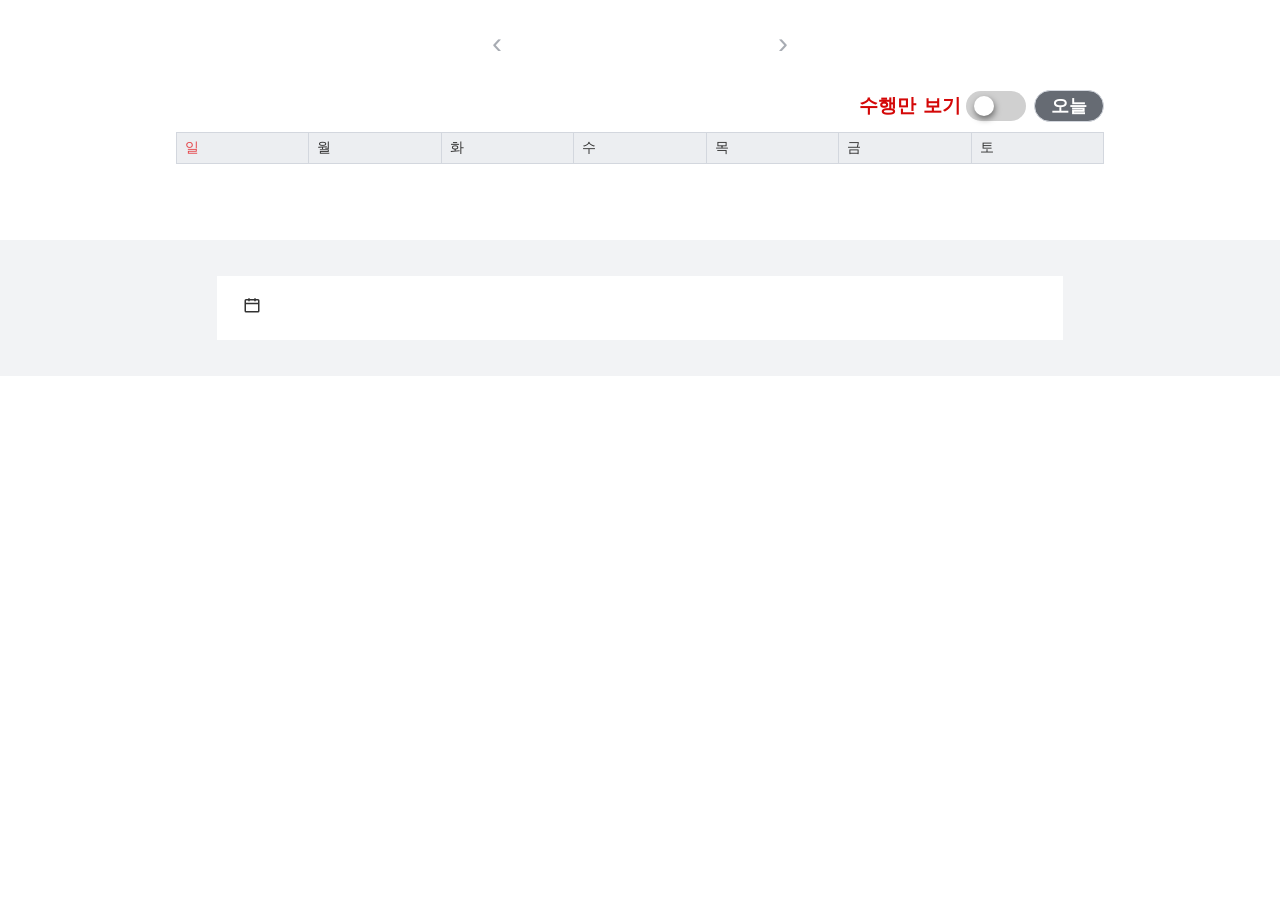
==== index.html @ 83ceea02 "first commit" ====
<!doctype html>
<html lang="ko">
  <head>
    <meta charset="UTF-8" />
    <meta
      name="viewport"
      content="width=device-width, initial-scale=1, viewport-fit=cover"
    />
    <title>학사일정</title>
    <link rel="stylesheet" href="style.css" />
  </head>
  <body>
    <div class="wrap">
      <div class="nav">
        <button id="prev" aria-label="이전 달">‹</button>
        <h1 id="ym"></h1>
        <button id="next" aria-label="다음 달">›</button>
      </div>

      <div class="toolbar">
        <span class="status" id="status"></span>
        <div class="btns">
          <div class="onoff-btn">
            <label class="onoff-label" for="perform">수행만 보기</label>
            <input type="checkbox" id="perform" />
            <label for="perform"></label>
          </div>
          <button class="btn" id="today">오늘</button>
        </div>
      </div>

      <div class="cal-area" id="calArea">
        <div class="cal-scroll">
          <table>
            <thead>
              <tr>
                <th class="sun">일</th>
                <th>월</th>
                <th>화</th>
                <th>수</th>
                <th>목</th>
                <th>금</th>
                <th>토</th>
              </tr>
            </thead>
            <tbody id="grid"></tbody>
          </table>
        </div>
        <div class="popup" id="popup" role="dialog" aria-live="polite">
          <button class="close" id="popClose" aria-label="닫기">✕</button>
          <div id="popBody"></div>
        </div>
      </div>
    </div>

    <div class="detail-wrap">
      <div class="detail">
        <h2>
          <svg
            width="18"
            height="18"
            viewBox="0 0 24 24"
            fill="none"
            stroke="currentColor"
            stroke-width="2"
            aria-hidden="true"
          >
            <rect x="3" y="5" width="18" height="16" rx="1" />
            <path d="M3 10h18M8 3v4M16 3v4" />
          </svg>
          <span id="detailTitle"></span>
        </h2>
        <div id="detailList"></div>
      </div>
    </div>
    <script type="module" src="config.js"></script>
    <script type="module" src="calsun.js"></script>
  </body>
</html>
---- style.css ----
:root {
  --bg: #ffffff;
  --fg: #333333;
  --muted: #a8acb3;
  --sub: #666b73;
  --line: #d3d7de;
  --head: #eceef1;
  --accent: #36a3dc;
  --accent2: #d40808;
  --accent3: #d40808;
  --red: #e5484d;
  --panel: #f2f3f5;
  --card: #ffffff;
  --pop-border: #4a4a4a;
  --shadow: 0 6px 18px rgba(0, 0, 0, 0.18);
  box-sizing: border-box;
  padding-top: env(safe-area-inset-top, 0px);
  padding-bottom: env(safe-area-inset-bottom, 0px);
}
@media (prefers-color-scheme: dark) {
  :root:not([data-theme="light"]) {
    --bg: #17181b;
    --fg: #e4e5e7;
    --muted: #62666d;
    --sub: #9a9ea5;
    --line: #33363c;
    --head: #24262b;
    --panel: #1e2024;
    --card: #26282d;
    --pop-border: #6a6d73;
    --accent: #e9ffdb;
    --accent2: #ace1af;
    --shadow: 0 6px 18px rgba(0, 0, 0, 0.55);
  }
}
:root[data-theme="dark"] {
  --bg: #23262e;
  --fg: #e4e5e7;
  --muted: #62666d;
  --sub: #9a9ea5;
  --line: #33363c;
  --head: #3b4152;
  --panel: #1e2024;
  --card: #26282d;
  --pop-border: #6a6d73;
  --accent: #e9ffdb;
  --accent2: #ace1af;
  --accent3: #d40808;
  --shadow: 0 6px 18px rgba(0, 0, 0, 0.55);
}
html {
  scroll-padding-top: env(safe-area-inset-top, 0px);
}
*,
*::before,
*::after {
  box-sizing: border-box;
}
body {
  margin: 0;
  background: var(--bg);
  color: var(--fg);
  font-family:
    "Pretendard", "Noto Sans KR", "Apple SD Gothic Neo", "Malgun Gothic",
    system-ui, sans-serif;
}
.wrap {
  max-width: 960px;
  margin: 0 auto;
  padding: 24px 16px 48px;
}

.nav {
  display: flex;
  align-items: center;
  justify-content: center;
  gap: 28px;
  margin-bottom: 28px;
}
.nav h1 {
  margin: 0;
  font-size: 28px;
  font-weight: 700;
  letter-spacing: -0.5px;
  min-width: 200px;
  text-align: center;
}
.nav button {
  background: none;
  border: 0;
  font-size: 30px;
  line-height: 1;
  color: var(--muted);
  cursor: pointer;
  padding: 4px 10px;
}
.nav button:hover {
  color: var(--fg);
}

.toolbar {
  display: flex;
  justify-content: space-between;
  align-items: center;
  gap: 8px;
  margin-bottom: 10px;
  flex-wrap: wrap;
}
.status {
  font-size: 13px;
  color: var(--sub);
}
.btns {
  display: flex;
  gap: 8px;
}
.btn {
  border: 1px solid var(--line);
  background: var(--bg);
  color: var(--fg);
  border-radius: 20px;
  padding: 3px 16px;
  cursor: pointer;
  font-size: 1.2rem;
}
.btn:hover {
  background: var(--head);
}
#perform {
  background: var(--accent3);
  color: #eee;
  font-weight: 700;
}
button:focus-visible,
td:focus-visible {
  outline: 2px solid var(--accent);
  outline-offset: -2px;
}

.cal-area {
  position: relative;
}
.cal-scroll {
  overflow-x: auto;
}
table {
  width: 100%;
  min-width: 640px;
  border-collapse: collapse;
  table-layout: fixed;
}
th {
  background: var(--head);
  font-weight: 400;
  text-align: left;
  padding: 6px 8px;
  font-size: 14px;
  border: 1px solid var(--line);
}
th.sun {
  color: var(--red);
}
td {
  border: 1px solid var(--line);
  height: 92px;
  vertical-align: top;
  padding: 5px 8px;
  font-size: 13px;
  position: relative;
}
td.has {
  cursor: pointer;
}
td.has:hover {
  background: var(--panel);
}
td.other .num {
  color: var(--muted);
}
td.today {
  box-shadow: inset 0 0 0 2px var(--accent);
}
.num-row {
  display: flex;
  justify-content: space-between;
  align-items: baseline;
  gap: 4px;
}
.num {
  font-size: 14px;
}
td.sun .num,
td.holiday .num {
  color: var(--red);
}
td.today .num {
  font-weight: 700;
}
.hname {
  color: var(--red);
  font-size: 12px;
  white-space: nowrap;
  overflow: hidden;
  text-overflow: ellipsis;
}
.ev {
  display: flex;
  align-items: center;
  gap: 5px;
  margin-top: 4px;
  min-width: 0;
}
.ev::before {
  content: "";
  width: 7px;
  height: 7px;
  background: var(--accent);
  flex: none;
}
.ev span {
  white-space: nowrap;
  overflow: hidden;
  text-overflow: ellipsis;
}
.more {
  margin-top: 3px;
  font-size: 12px;
  color: var(--sub);
}

.popup {
  position: absolute;
  z-index: 20;
  display: none;
  background: var(--card);
  border: 1px solid var(--pop-border);
  box-shadow: var(--shadow);
  padding: 18px 20px 16px;
  width: 360px;
  max-width: calc(100vw - 32px);
}
.popup.show {
  display: block;
}
.popup .close {
  position: absolute;
  top: 10px;
  right: 10px;
  width: 26px;
  height: 26px;
  border-radius: 50%;
  background: #c4c4c4;
  color: #fff;
  border: 0;
  cursor: pointer;
  font-size: 16px;
  line-height: 26px;
  padding: 0;
}
.p-date {
  font-weight: 700;
  font-size: 15px;
  padding-right: 30px;
}
.p-hol {
  color: var(--red);
  font-size: 13px;
  margin-top: 2px;
}
.p-prepa {
  color: var(--red);
  font-weight: 700;
  font-size: 15px;
  margin-top: 4px;
}
.p-list {
  margin-top: 10px;
}
.p-item {
  display: flex;
  align-items: flex-start;
  gap: 8px;
  padding: 6px 0;
  font-size: 14px;
  border-top: 1px dashed var(--line);
}
.p-item:first-child {
  border-top: 0;
}
.p-item::before {
  content: "";
  width: 7px;
  height: 7px;
  background: var(--accent);
  flex: none;
  margin-top: 7px;
  align-self: flex-start;
}
.kyosi {
  flex: none;
  font-size: 12px;
  color: var(--accent);
  border: 1px solid var(--accent);
  border-radius: 3px;
  padding: 0 5px;
}
.title {
  flex: none;
  font-weight: 500;
}
.descr {
  color: var(--sub);
  white-space: pre-line;
  min-width: 0;
}

.detail-wrap {
  background: var(--panel);
  margin-top: 28px;
  padding: 36px 16px;
}
.detail {
  background: var(--card);
  max-width: 846px;
  margin: 0 auto;
  padding: 20px 26px 10px;
}
.detail h2 {
  font-size: 16px;
  margin: 0 0 16px;
  display: flex;
  align-items: center;
  gap: 8px;
}
.d-day {
  border-top: 1px solid var(--line);
}
.d-day:first-of-type {
  border-top: 1px solid var(--sub);
}
.d-head {
  background: var(--panel);
  padding: 10px 18px;
  font-weight: 700;
  font-size: 14px;
  color: var(--sub);
}
.d-body {
  padding: 6px 18px 10px;
}
.d-body .p-item {
  /* display: flex; */
  border-top: 0;
  padding: 5px 0;
}
.d-body .p-prepa {
  font-size: 13px;
  margin: 4px 0 2px;
}
.empty {
  color: var(--sub);
  font-size: 14px;
  padding: 12px 0 18px;
}
input[type="file"] {
  display: none;
}
.subj {
  flex: none;
  font-size: 13px;
  font-weight: 700;
  color: var(--accent);
}
.ev.suhang::before,
.p-item.suhang::before {
  background: var(--accent2);
}

.ev.suhang span,
.p-item.suhang .title {
  color: var(--accent2);
  font-weight: 700;
}
.p-item.suhang .kyosi {
  color: var(--accent2);
  border-color: var(--accent2);
}

.onoff-btn {
  display: flex;
  align-items: center;
  gap: 5px;
}

#perform + label {
  display: inline-block;
  width: 60px;
  height: 30px;
  border-radius: 30px;
  background-color: #d0d0d0;
  position: relative;
  transition: background-color 0.3s;
}
input[type="checkbox"] {
  position: absolute;
  left: -100%;
}
#perform + label:before {
  content: "";
  display: block;
  width: 20px;
  height: 20px;
  border-radius: 50%;
  background-color: var(--bg);
  position: absolute;
  top: 50%;
  transform: translateY(-50%);
  left: 7.5px;
  right: inherit;
  /* box-shadow: 1px 3px 3px rgba(0, 0, 0, 0.2); */
  filter: drop-shadow(1px 3px 3px rgba(0, 0, 0, 0.5));
  transition: all 0.3s;
}
#perform:checked + label {
  background-color: var(--accent);
}
#perform:checked + label:before {
  left: calc(100% - 28px);
}
.onoff-label {
  color: var(--accent2);
  font-weight: 700;
  font-size: 1.2rem;
}
.onoff-label:hover {
  cursor: pointer;
}

#today {
  color: var(--bg);
  background: var(--sub);
  font-weight: 700;
  font-size: 1.1rem;
  transition: all 0.3s;
}
#today:hover {
  opacity: 0.8;
  color: #fff;
}

.link {
  color: var(--fg);
}
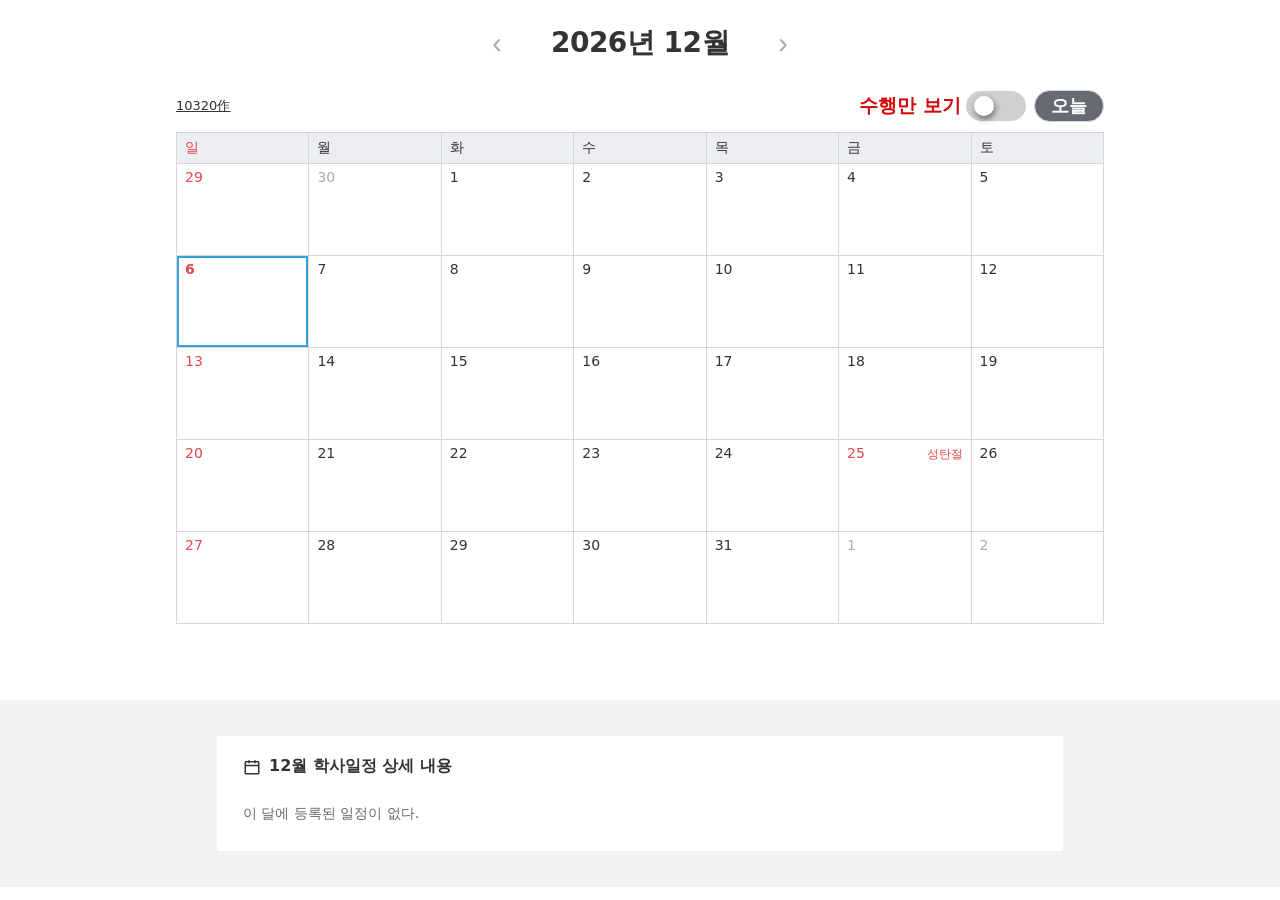
==== commit 373e6a50: "set2 config.js" ====
--- a/index.html
+++ b/index.html
@@ -73,7 +73,7 @@
         <div id="detailList"></div>
       </div>
     </div>
-    <script type="module" src="config.js"></script>
+    <script src="config.js"></script>
     <script type="module" src="calsun.js"></script>
   </body>
 </html>
